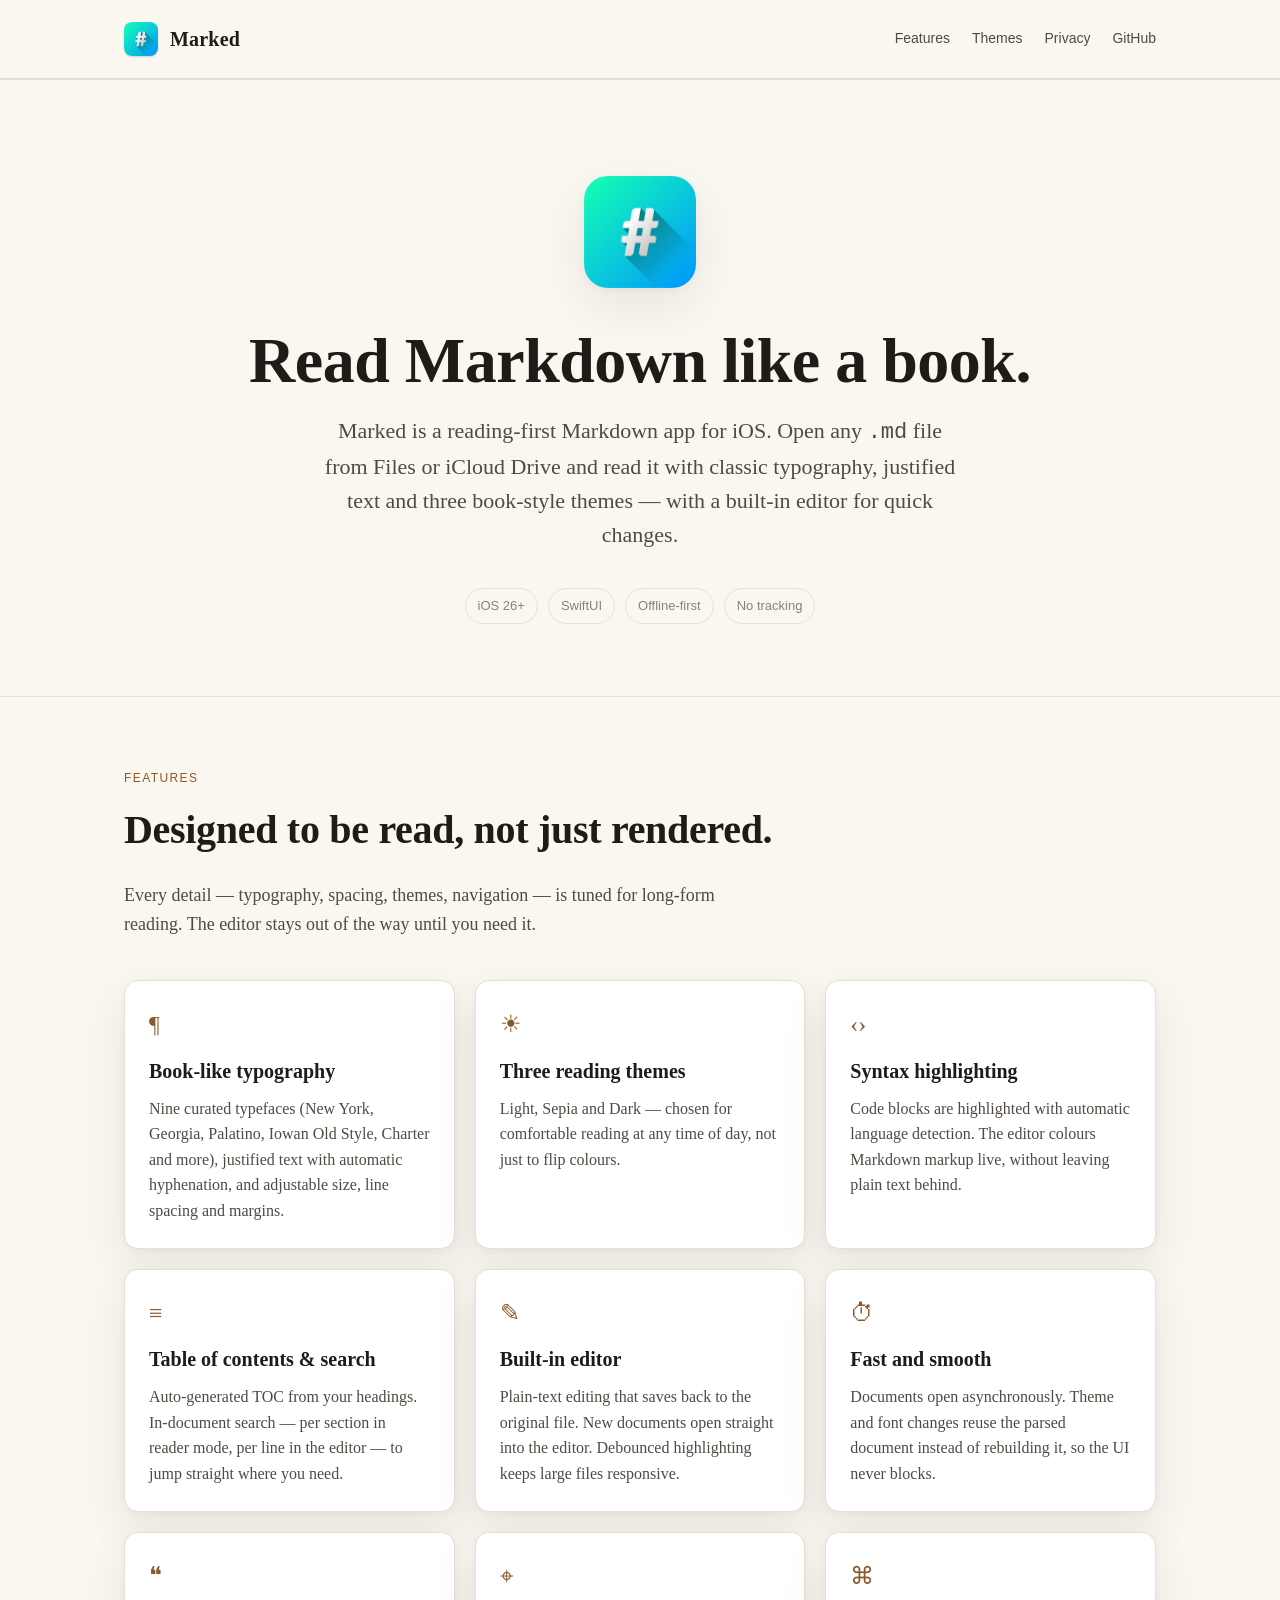
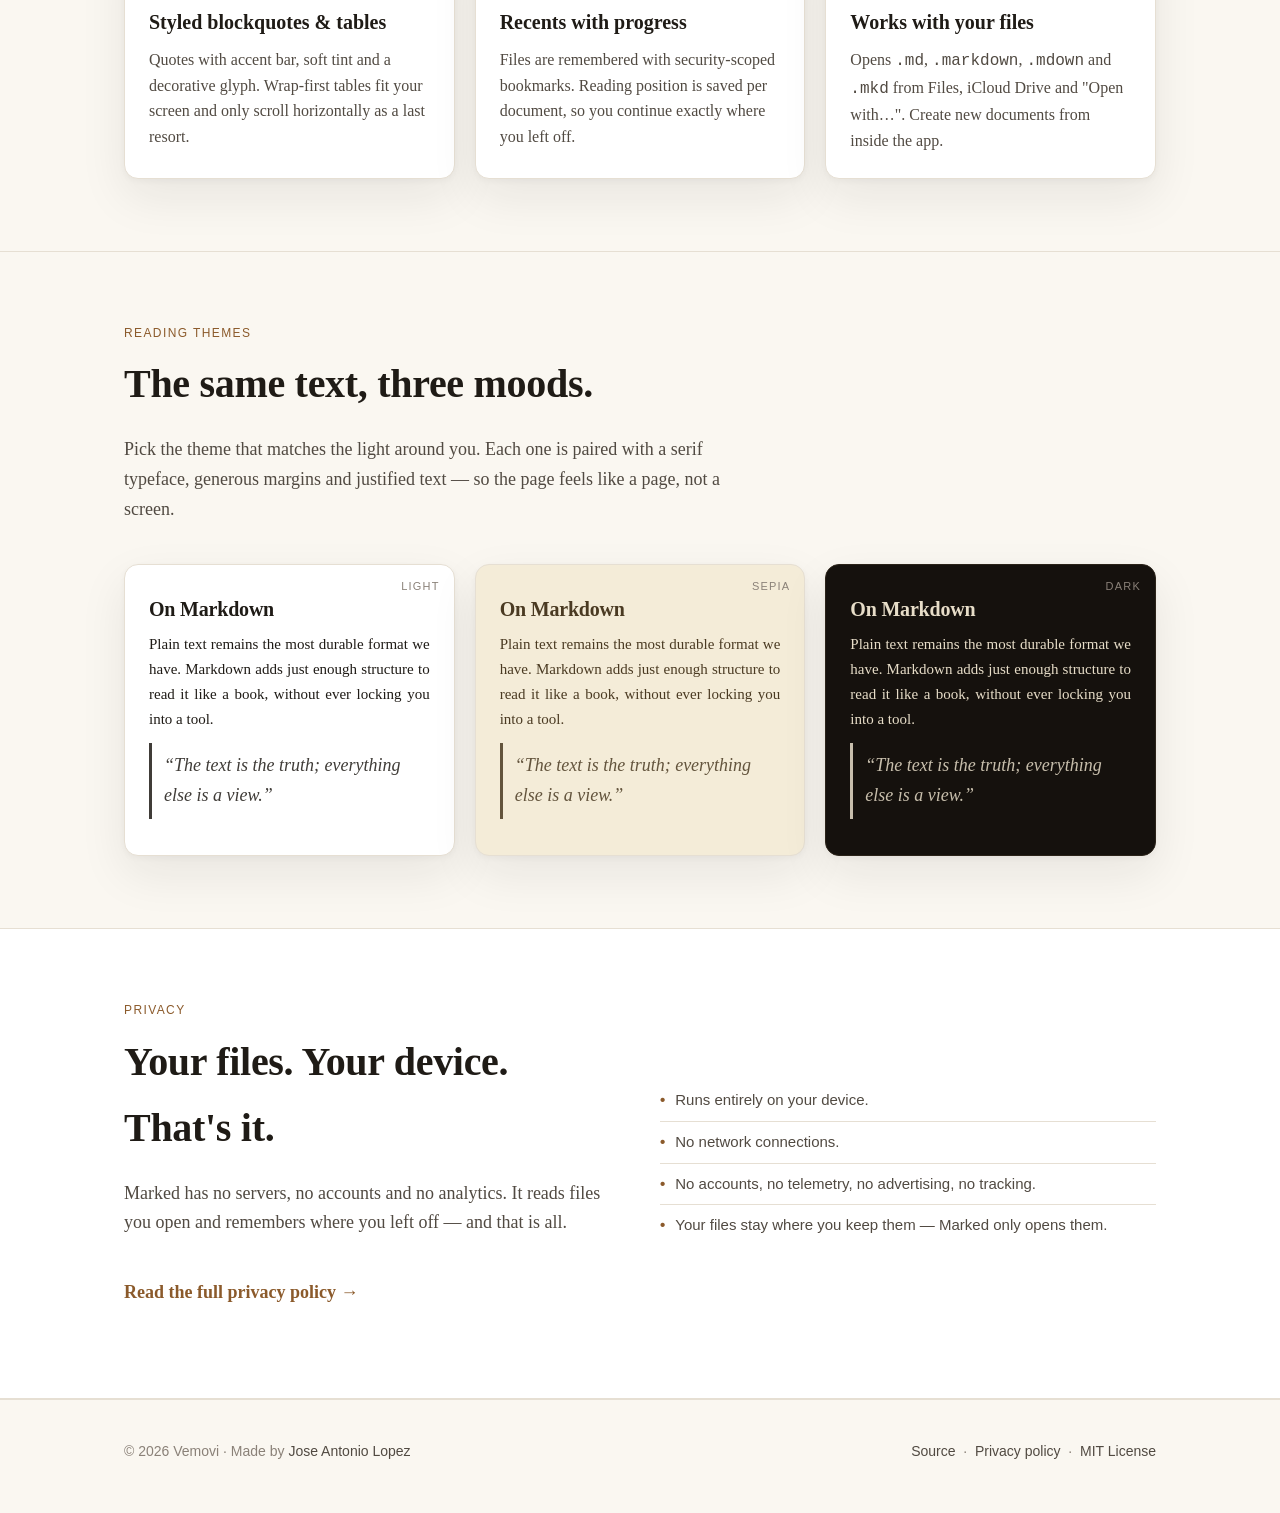
==== docs/index.html @ 9616c903 "Add Marked app source, marketing site, LICENSE and expanded README Initial drop of the SwiftUI Marke" ====
<!doctype html>
<html lang="en">
<head>
<meta charset="utf-8" />
<meta name="viewport" content="width=device-width, initial-scale=1" />
<title>Marked — A reading-first Markdown app for iOS</title>
<meta name="description" content="Marked is a SwiftUI Markdown reader and editor for iOS. Reading-first typography, three themes, syntax highlighting and full privacy. Open any .md file like a book." />
<meta name="theme-color" content="#faf7f1" media="(prefers-color-scheme: light)" />
<meta name="theme-color" content="#15110d" media="(prefers-color-scheme: dark)" />

<meta property="og:title" content="Marked — A reading-first Markdown app for iOS" />
<meta property="og:description" content="Open any .md file with the calm of a book. Reading themes, curated typography, syntax highlighting and full privacy." />
<meta property="og:type" content="website" />
<meta property="og:image" content="assets/icon.png" />
<meta name="twitter:card" content="summary_large_image" />

<link rel="icon" type="image/png" href="assets/icon.png" />
<link rel="apple-touch-icon" href="assets/icon.png" />
<link rel="stylesheet" href="styles.css" />
</head>
<body>

<header class="site">
    <div class="wrap site-inner">
        <a class="brand" href="#top">
            <img src="assets/icon.png" alt="Marked app icon" />
            <span>Marked</span>
        </a>
        <nav class="site-nav">
            <a href="#features">Features</a>
            <a href="#themes">Themes</a>
            <a href="#privacy">Privacy</a>
            <a href="https://github.com/jalopezsuarez/Marked">GitHub</a>
        </nav>
    </div>
</header>

<a id="top"></a>
<section class="hero">
    <div class="wrap">
        <img class="icon" src="assets/icon.png" alt="Marked" />
        <h1>Read Markdown like a book.</h1>
        <p class="lede">Marked is a reading-first Markdown app for iOS. Open any <code>.md</code> file from Files or iCloud Drive and read it with classic typography, justified text and three book-style themes — with a built-in editor for quick changes.</p>
        <div class="badges">
            <span>iOS 26+</span>
            <span>SwiftUI</span>
            <span>Offline-first</span>
            <span>No tracking</span>
        </div>
    </div>
</section>

<section id="features">
    <div class="wrap">
        <div class="kicker">Features</div>
        <h2>Designed to be read, not just rendered.</h2>
        <p class="intro">Every detail — typography, spacing, themes, navigation — is tuned for long-form reading. The editor stays out of the way until you need it.</p>

        <div class="features">
            <div class="feature">
                <span class="glyph">¶</span>
                <h3>Book-like typography</h3>
                <p>Nine curated typefaces (New York, Georgia, Palatino, Iowan Old Style, Charter and more), justified text with automatic hyphenation, and adjustable size, line spacing and margins.</p>
            </div>
            <div class="feature">
                <span class="glyph">☀︎</span>
                <h3>Three reading themes</h3>
                <p>Light, Sepia and Dark — chosen for comfortable reading at any time of day, not just to flip colours.</p>
            </div>
            <div class="feature">
                <span class="glyph">‹›</span>
                <h3>Syntax highlighting</h3>
                <p>Code blocks are highlighted with automatic language detection. The editor colours Markdown markup live, without leaving plain text behind.</p>
            </div>
            <div class="feature">
                <span class="glyph">≡</span>
                <h3>Table of contents &amp; search</h3>
                <p>Auto-generated TOC from your headings. In-document search — per section in reader mode, per line in the editor — to jump straight where you need.</p>
            </div>
            <div class="feature">
                <span class="glyph">✎</span>
                <h3>Built-in editor</h3>
                <p>Plain-text editing that saves back to the original file. New documents open straight into the editor. Debounced highlighting keeps large files responsive.</p>
            </div>
            <div class="feature">
                <span class="glyph">⏱</span>
                <h3>Fast and smooth</h3>
                <p>Documents open asynchronously. Theme and font changes reuse the parsed document instead of rebuilding it, so the UI never blocks.</p>
            </div>
            <div class="feature">
                <span class="glyph">❝</span>
                <h3>Styled blockquotes &amp; tables</h3>
                <p>Quotes with accent bar, soft tint and a decorative glyph. Wrap-first tables fit your screen and only scroll horizontally as a last resort.</p>
            </div>
            <div class="feature">
                <span class="glyph">⌖</span>
                <h3>Recents with progress</h3>
                <p>Files are remembered with security-scoped bookmarks. Reading position is saved per document, so you continue exactly where you left off.</p>
            </div>
            <div class="feature">
                <span class="glyph">⌘</span>
                <h3>Works with your files</h3>
                <p>Opens <code>.md</code>, <code>.markdown</code>, <code>.mdown</code> and <code>.mkd</code> from Files, iCloud Drive and "Open with…". Create new documents from inside the app.</p>
            </div>
        </div>
    </div>
</section>

<section id="themes">
    <div class="wrap">
        <div class="kicker">Reading themes</div>
        <h2>The same text, three moods.</h2>
        <p class="intro">Pick the theme that matches the light around you. Each one is paired with a serif typeface, generous margins and justified text — so the page feels like a page, not a screen.</p>

        <div class="themes">
            <article class="theme light">
                <span class="label">Light</span>
                <h4>On Markdown</h4>
                <p>Plain text remains the most durable format we have. Markdown adds just enough structure to read it like a book, without ever locking you into a tool.</p>
                <blockquote>“The text is the truth; everything else is a view.”</blockquote>
            </article>
            <article class="theme sepia">
                <span class="label">Sepia</span>
                <h4>On Markdown</h4>
                <p>Plain text remains the most durable format we have. Markdown adds just enough structure to read it like a book, without ever locking you into a tool.</p>
                <blockquote>“The text is the truth; everything else is a view.”</blockquote>
            </article>
            <article class="theme dark">
                <span class="label">Dark</span>
                <h4>On Markdown</h4>
                <p>Plain text remains the most durable format we have. Markdown adds just enough structure to read it like a book, without ever locking you into a tool.</p>
                <blockquote>“The text is the truth; everything else is a view.”</blockquote>
            </article>
        </div>
    </div>
</section>

<section id="privacy" class="privacy">
    <div class="wrap row">
        <div>
            <div class="kicker">Privacy</div>
            <h2>Your files. Your device. That's it.</h2>
            <p class="intro">Marked has no servers, no accounts and no analytics. It reads files you open and remembers where you left off — and that is all.</p>
            <p><a href="privacy.html"><strong>Read the full privacy policy →</strong></a></p>
        </div>
        <ul>
            <li>Runs entirely on your device.</li>
            <li>No network connections.</li>
            <li>No accounts, no telemetry, no advertising, no tracking.</li>
            <li>Your files stay where you keep them — Marked only opens them.</li>
        </ul>
    </div>
</section>

<footer class="site">
    <div class="wrap row">
        <div>© 2026 Vemovi · Made by <a href="https://github.com/jalopezsuarez">Jose Antonio Lopez</a></div>
        <div>
            <a href="https://github.com/jalopezsuarez/Marked">Source</a>
            &nbsp;·&nbsp;
            <a href="privacy.html">Privacy policy</a>
            &nbsp;·&nbsp;
            <a href="https://github.com/jalopezsuarez/Marked/blob/main/LICENSE">MIT License</a>
        </div>
    </div>
</footer>

</body>
</html>
---- docs/styles.css ----
:root {
    --bg: #faf7f1;
    --surface: #ffffff;
    --ink: #1f1b16;
    --ink-soft: #514a42;
    --ink-faint: #8a8178;
    --rule: #e6dfd3;
    --accent: #8b5a2b;
    --accent-soft: #c79a6a;
    --shadow: 0 18px 48px rgba(31, 27, 22, 0.08), 0 2px 6px rgba(31, 27, 22, 0.04);
    --radius: 14px;
    --max: 1080px;
    --serif: "New York", "Iowan Old Style", "Charter", Georgia, "Times New Roman", serif;
    --sans: -apple-system, BlinkMacSystemFont, "SF Pro Text", "Helvetica Neue", Arial, sans-serif;
}

@media (prefers-color-scheme: dark) {
    :root {
        --bg: #15110d;
        --surface: #1d1813;
        --ink: #f1eadf;
        --ink-soft: #c8bdac;
        --ink-faint: #8b8170;
        --rule: #2b2319;
        --accent: #d6a06a;
        --accent-soft: #b88450;
        --shadow: 0 18px 48px rgba(0, 0, 0, 0.55), 0 2px 6px rgba(0, 0, 0, 0.35);
    }
}

* { box-sizing: border-box; }

html { scroll-behavior: smooth; }

body {
    margin: 0;
    background: var(--bg);
    color: var(--ink);
    font-family: var(--serif);
    font-size: 18px;
    line-height: 1.65;
    -webkit-font-smoothing: antialiased;
    text-rendering: optimizeLegibility;
}

.wrap {
    width: 100%;
    max-width: var(--max);
    margin: 0 auto;
    padding: 0 24px;
}

a { color: var(--accent); text-decoration: none; }
a:hover { text-decoration: underline; }

/* ---------- Header ---------- */
header.site {
    padding: 22px 0;
    border-bottom: 1px solid var(--rule);
    position: sticky;
    top: 0;
    background: color-mix(in srgb, var(--bg) 88%, transparent);
    backdrop-filter: saturate(180%) blur(14px);
    -webkit-backdrop-filter: saturate(180%) blur(14px);
    z-index: 10;
}

.site-inner {
    display: flex;
    align-items: center;
    justify-content: space-between;
    gap: 16px;
}

.brand {
    display: flex;
    align-items: center;
    gap: 12px;
    font-family: var(--serif);
    font-size: 20px;
    font-weight: 600;
    letter-spacing: 0.2px;
    color: var(--ink);
}

.brand img {
    width: 34px;
    height: 34px;
    border-radius: 8px;
    box-shadow: 0 1px 2px rgba(0,0,0,0.15);
}

nav.site-nav {
    display: flex;
    gap: 22px;
    font-family: var(--sans);
    font-size: 14px;
}

nav.site-nav a {
    color: var(--ink-soft);
    text-decoration: none;
}

nav.site-nav a:hover { color: var(--ink); }

@media (max-width: 640px) {
    nav.site-nav { display: none; }
}

/* ---------- Hero ---------- */
.hero {
    padding: 96px 0 72px;
    text-align: center;
}

.hero img.icon {
    width: 112px;
    height: 112px;
    border-radius: 24px;
    box-shadow: var(--shadow);
    margin-bottom: 28px;
}

.hero h1 {
    margin: 0;
    font-family: var(--serif);
    font-weight: 600;
    font-size: clamp(40px, 6vw, 64px);
    line-height: 1.1;
    letter-spacing: -0.5px;
}

.hero .lede {
    margin: 18px auto 0;
    max-width: 640px;
    font-size: clamp(18px, 2.2vw, 22px);
    color: var(--ink-soft);
    line-height: 1.55;
}

.hero .badges {
    margin-top: 36px;
    display: flex;
    justify-content: center;
    gap: 10px;
    flex-wrap: wrap;
    font-family: var(--sans);
    font-size: 13px;
    color: var(--ink-faint);
}

.hero .badges span {
    padding: 6px 12px;
    border: 1px solid var(--rule);
    border-radius: 999px;
}

/* ---------- Section ---------- */
section {
    padding: 72px 0;
    border-top: 1px solid var(--rule);
}

section h2 {
    margin: 0 0 12px;
    font-family: var(--serif);
    font-weight: 600;
    font-size: clamp(28px, 4vw, 40px);
    letter-spacing: -0.3px;
}

section .kicker {
    font-family: var(--sans);
    text-transform: uppercase;
    letter-spacing: 1.4px;
    font-size: 12px;
    color: var(--accent);
    margin-bottom: 8px;
}

section .intro {
    color: var(--ink-soft);
    max-width: 640px;
    margin-bottom: 40px;
}

/* ---------- Feature grid ---------- */
.features {
    display: grid;
    grid-template-columns: repeat(3, 1fr);
    gap: 20px;
}

@media (max-width: 900px) { .features { grid-template-columns: repeat(2, 1fr); } }
@media (max-width: 560px) { .features { grid-template-columns: 1fr; } }

.feature {
    background: var(--surface);
    border: 1px solid var(--rule);
    border-radius: var(--radius);
    padding: 24px;
    box-shadow: var(--shadow);
}

.feature h3 {
    margin: 0 0 8px;
    font-family: var(--serif);
    font-size: 20px;
    font-weight: 600;
}

.feature p {
    margin: 0;
    color: var(--ink-soft);
    font-size: 16px;
    line-height: 1.6;
}

.feature .glyph {
    font-family: var(--serif);
    font-size: 24px;
    color: var(--accent);
    margin-bottom: 10px;
    display: inline-block;
}

/* ---------- Themes preview ---------- */
.themes {
    display: grid;
    grid-template-columns: repeat(3, 1fr);
    gap: 20px;
}

@media (max-width: 900px) { .themes { grid-template-columns: 1fr; } }

.theme {
    border-radius: var(--radius);
    padding: 28px 24px 24px;
    border: 1px solid var(--rule);
    box-shadow: var(--shadow);
    font-family: "New York", "Iowan Old Style", Charter, Georgia, serif;
    line-height: 1.65;
    overflow: hidden;
    position: relative;
}

.theme .label {
    position: absolute;
    top: 12px;
    right: 14px;
    font-family: var(--sans);
    font-size: 11px;
    text-transform: uppercase;
    letter-spacing: 1.2px;
    color: var(--ink-faint);
}

.theme h4 {
    margin: 0 0 6px;
    font-family: inherit;
    font-weight: 600;
    font-size: 20px;
    letter-spacing: -0.2px;
}

.theme p {
    margin: 0 0 10px;
    font-size: 15px;
    text-align: justify;
    hyphens: auto;
}

.theme blockquote {
    margin: 12px 0;
    padding: 8px 12px;
    border-left: 3px solid currentColor;
    font-style: italic;
    opacity: 0.85;
}

.theme.light  { background: #ffffff; color: #1f1b16; }
.theme.sepia  { background: #f4ecd8; color: #4a3a22; }
.theme.dark   { background: #15110d; color: #e7ddc8; border-color: #2b2319; }

/* ---------- Privacy strip ---------- */
.privacy {
    background: var(--surface);
    border-top: 1px solid var(--rule);
    border-bottom: 1px solid var(--rule);
}

.privacy .row {
    display: grid;
    grid-template-columns: 1fr 1fr;
    gap: 40px;
    align-items: center;
}

@media (max-width: 760px) { .privacy .row { grid-template-columns: 1fr; } }

.privacy ul {
    margin: 0;
    padding: 0;
    list-style: none;
    font-family: var(--sans);
    font-size: 15px;
    color: var(--ink-soft);
}

.privacy ul li {
    padding: 8px 0;
    border-bottom: 1px solid var(--rule);
}

.privacy ul li:last-child { border-bottom: none; }

.privacy ul li::before {
    content: "•";
    color: var(--accent);
    font-weight: 700;
    margin-right: 10px;
}

/* ---------- Footer ---------- */
footer.site {
    padding: 40px 0 56px;
    border-top: 1px solid var(--rule);
    font-family: var(--sans);
    font-size: 14px;
    color: var(--ink-faint);
}

footer.site .row {
    display: flex;
    justify-content: space-between;
    flex-wrap: wrap;
    gap: 16px;
}

footer.site a { color: var(--ink-soft); }
footer.site a:hover { color: var(--ink); }
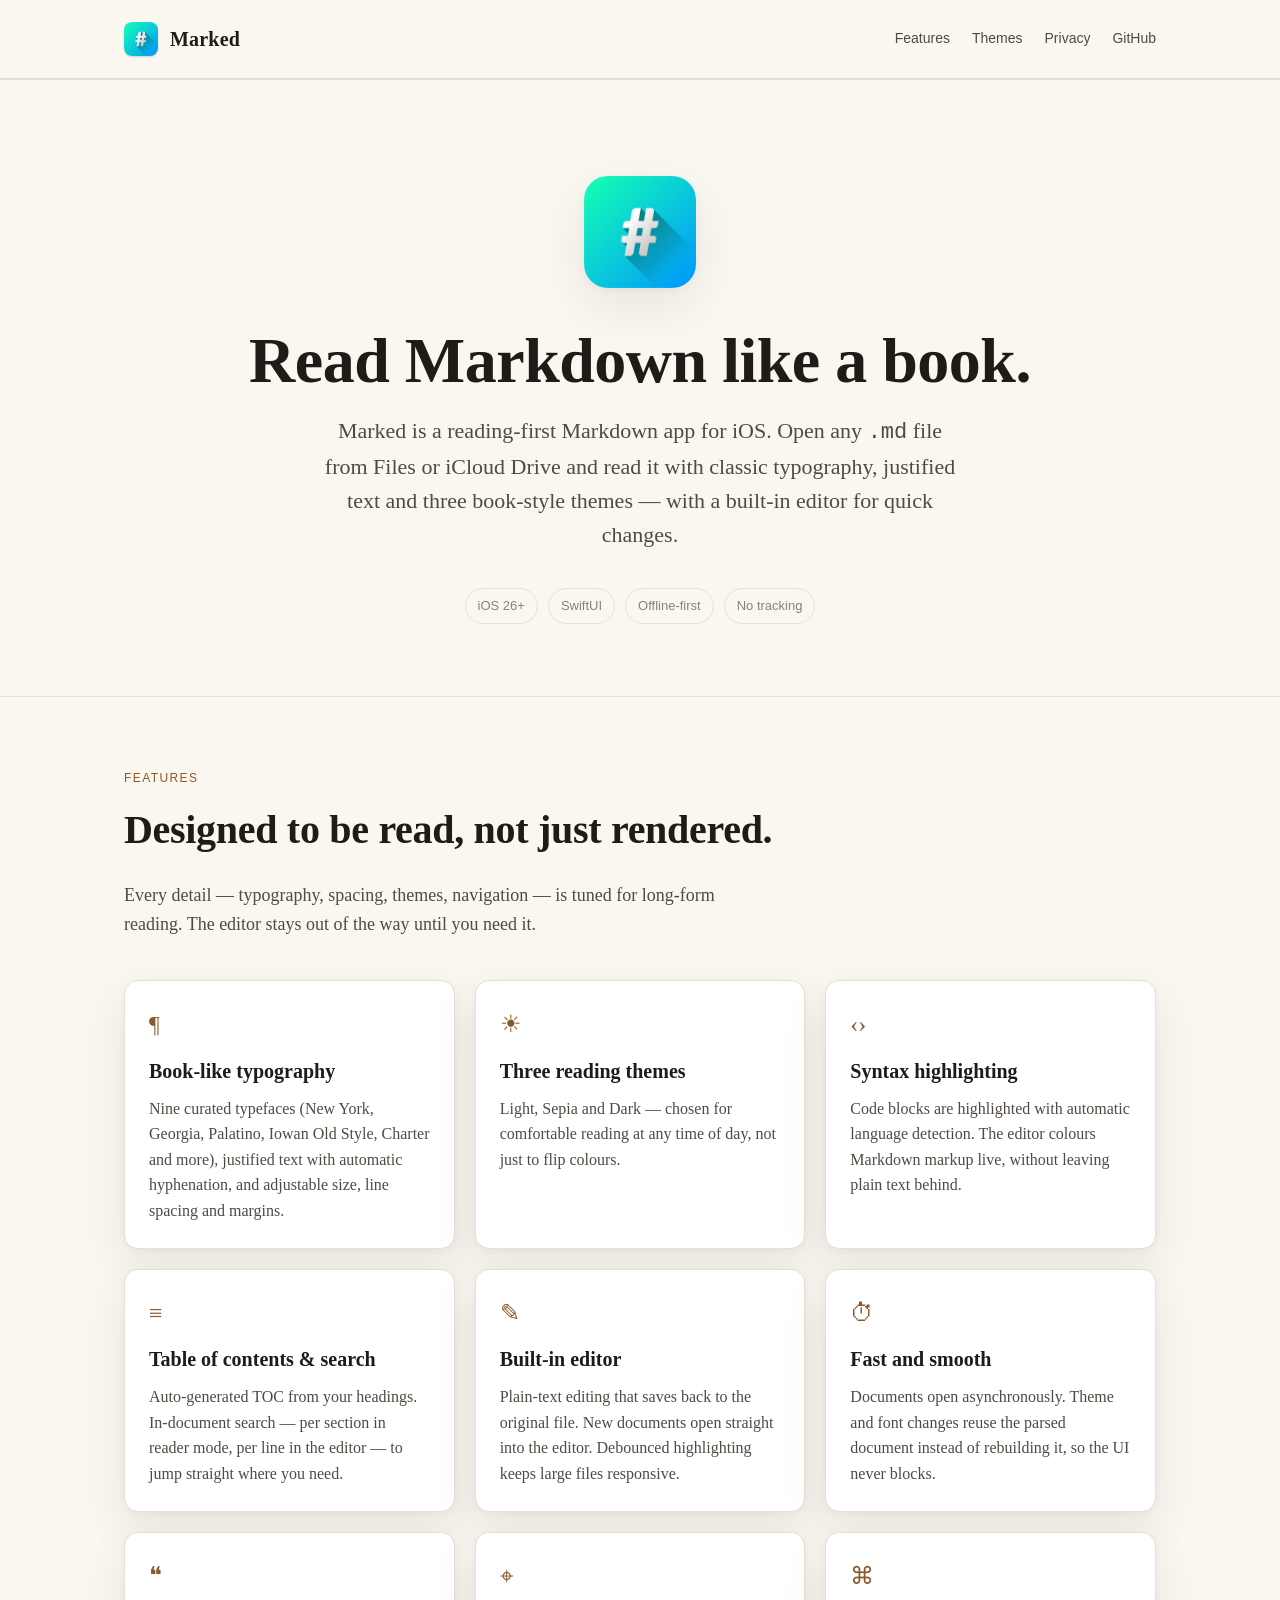
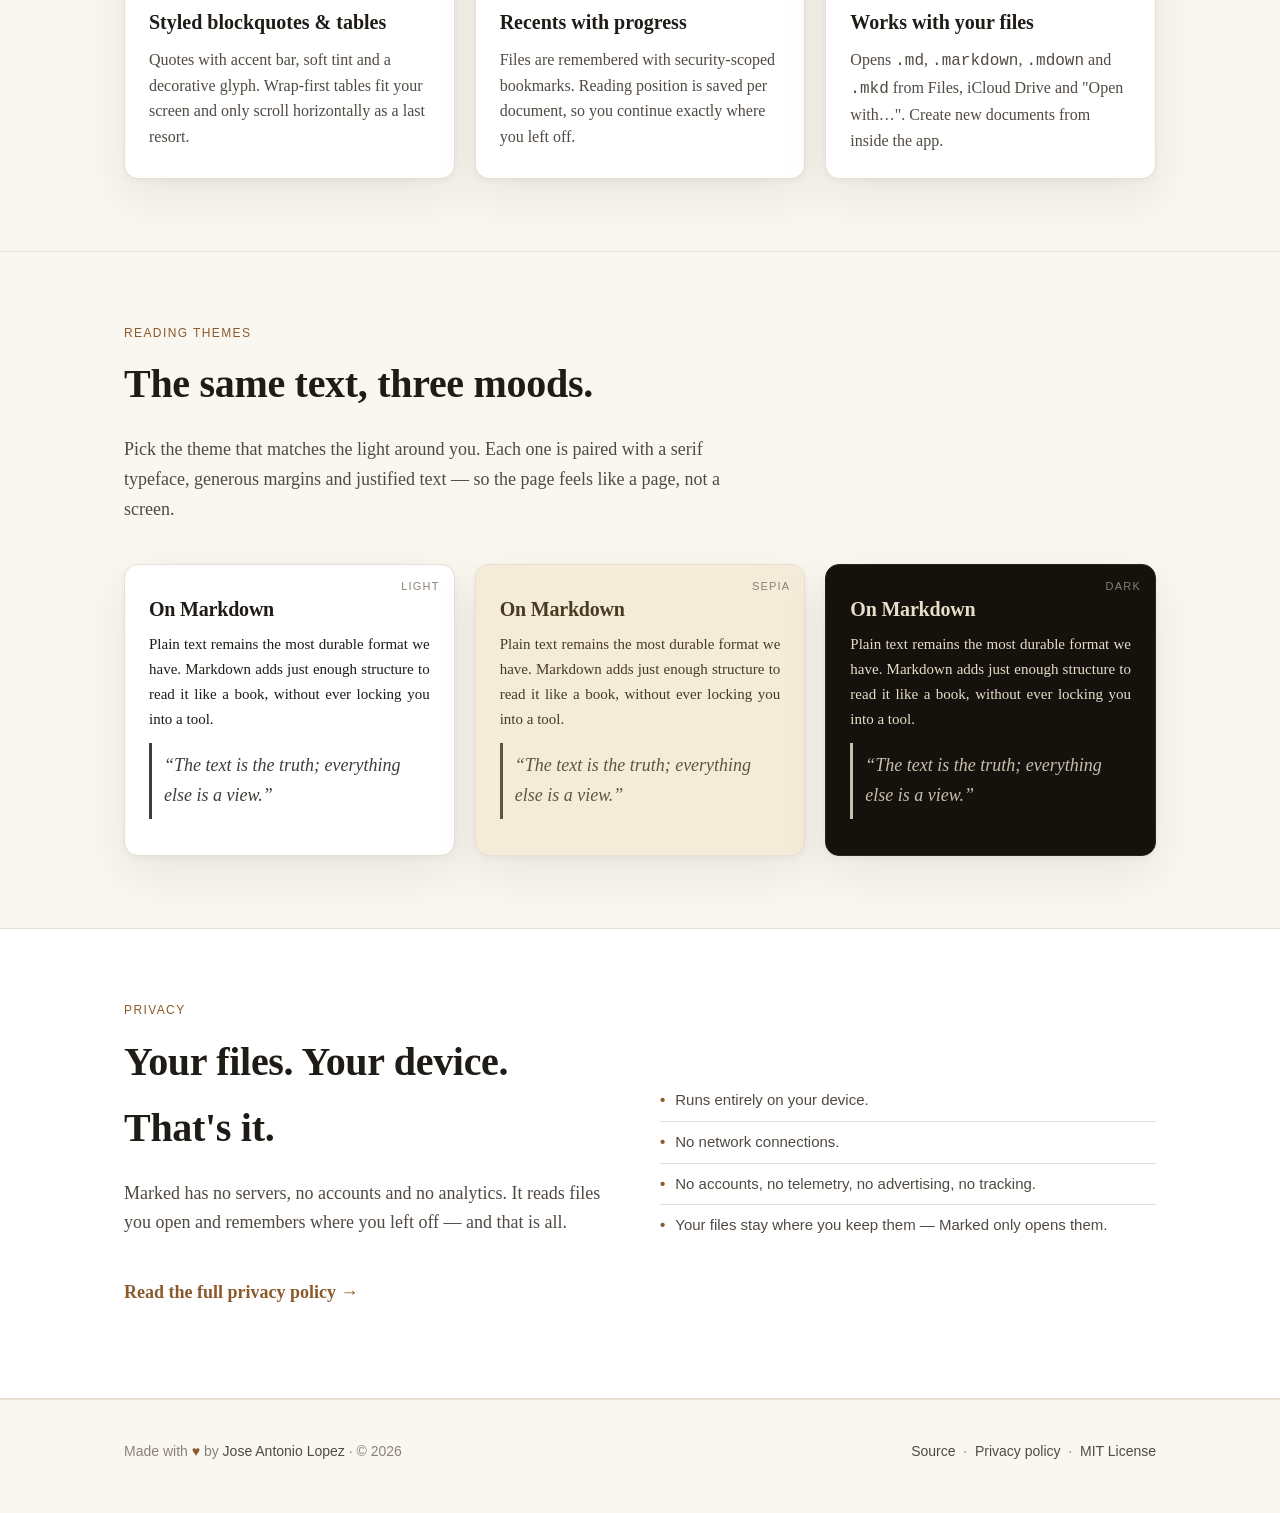
==== commit 4ae07389: "Switch public attribution to Jose Antonio Lopez and add footer signature - LICENSE, README and site " ====
--- a/docs/index.html
+++ b/docs/index.html
@@ -154,7 +154,7 @@
 
 <footer class="site">
     <div class="wrap row">
-        <div>© 2026 Vemovi · Made by <a href="https://github.com/jalopezsuarez">Jose Antonio Lopez</a></div>
+        <div>Made with <span class="heart">&#9829;</span> by <a href="https://github.com/jalopezsuarez">Jose Antonio Lopez</a> · © 2026</div>
         <div>
             <a href="https://github.com/jalopezsuarez/Marked">Source</a>
             &nbsp;·&nbsp;
--- a/docs/styles.css
+++ b/docs/styles.css
@@ -340,3 +340,8 @@
 
 footer.site a { color: var(--ink-soft); }
 footer.site a:hover { color: var(--ink); }
+
+footer.site .heart {
+    color: var(--accent);
+    font-style: normal;
+}
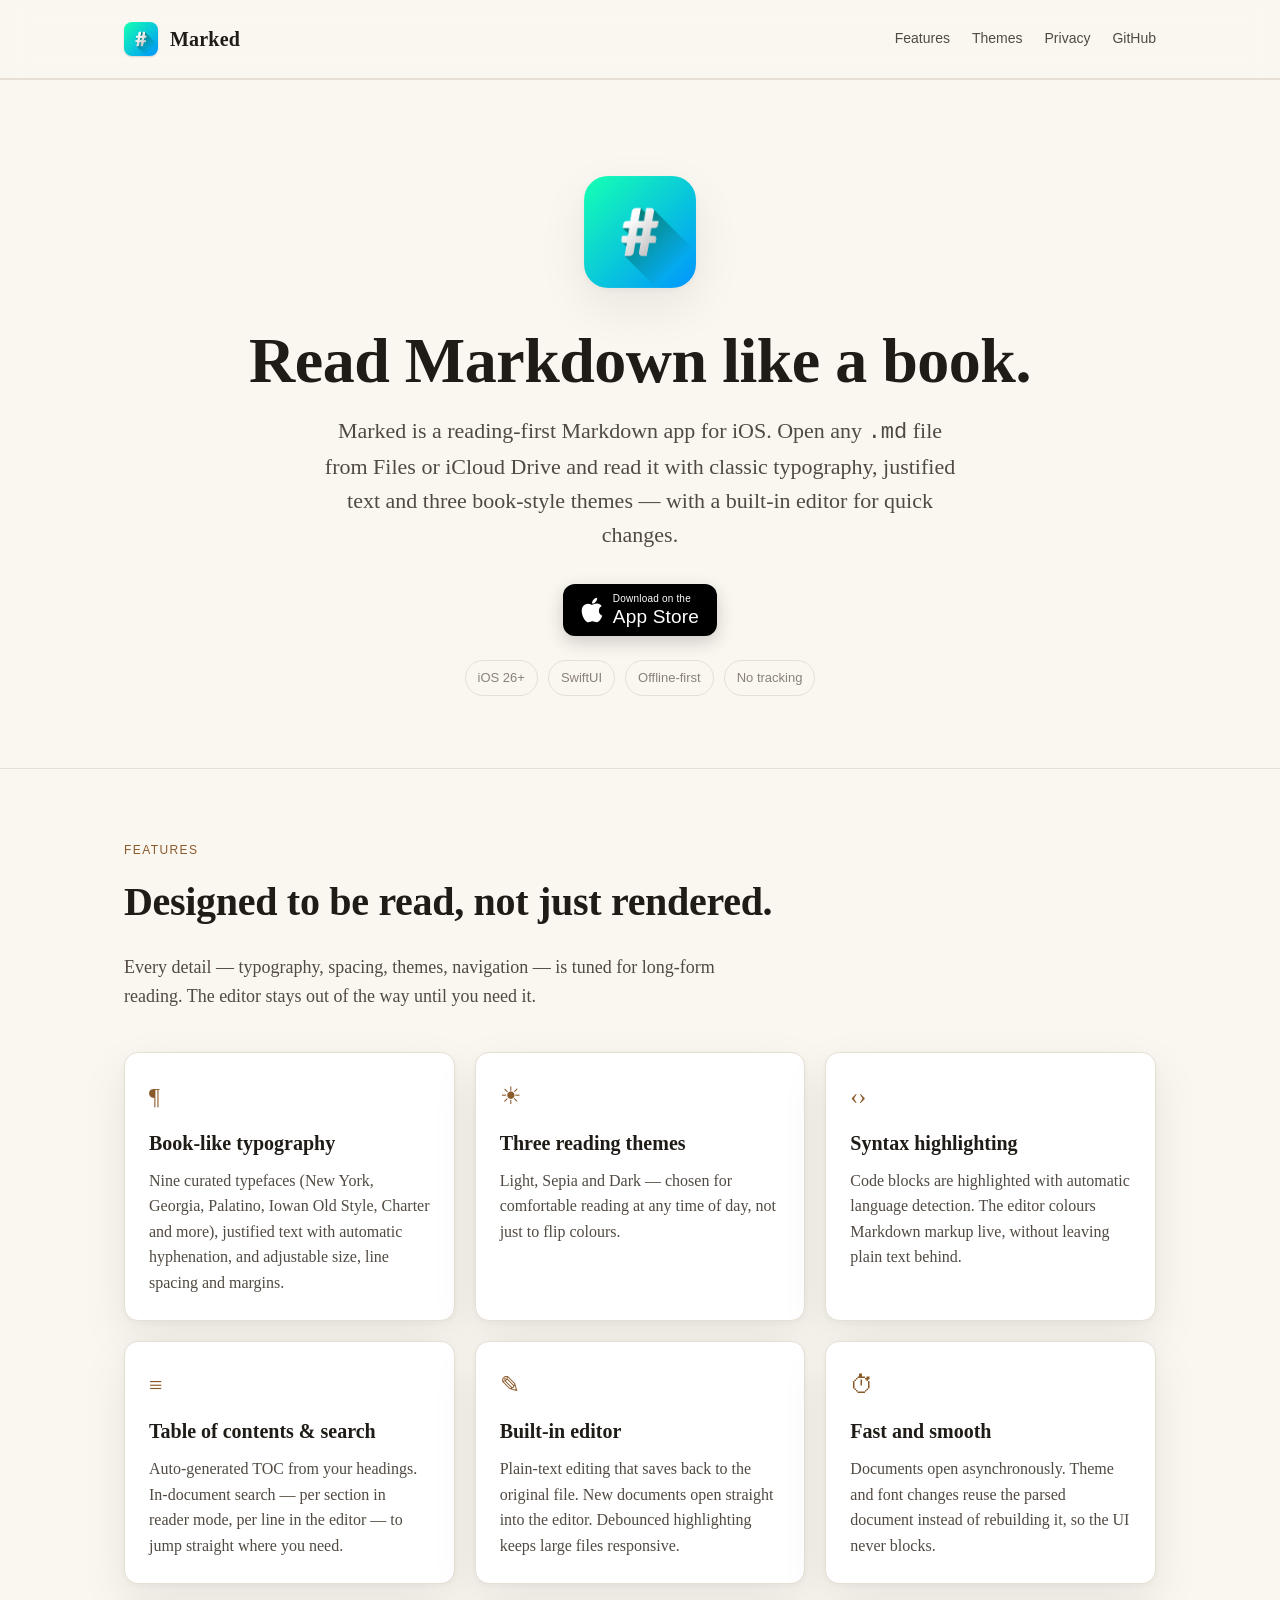
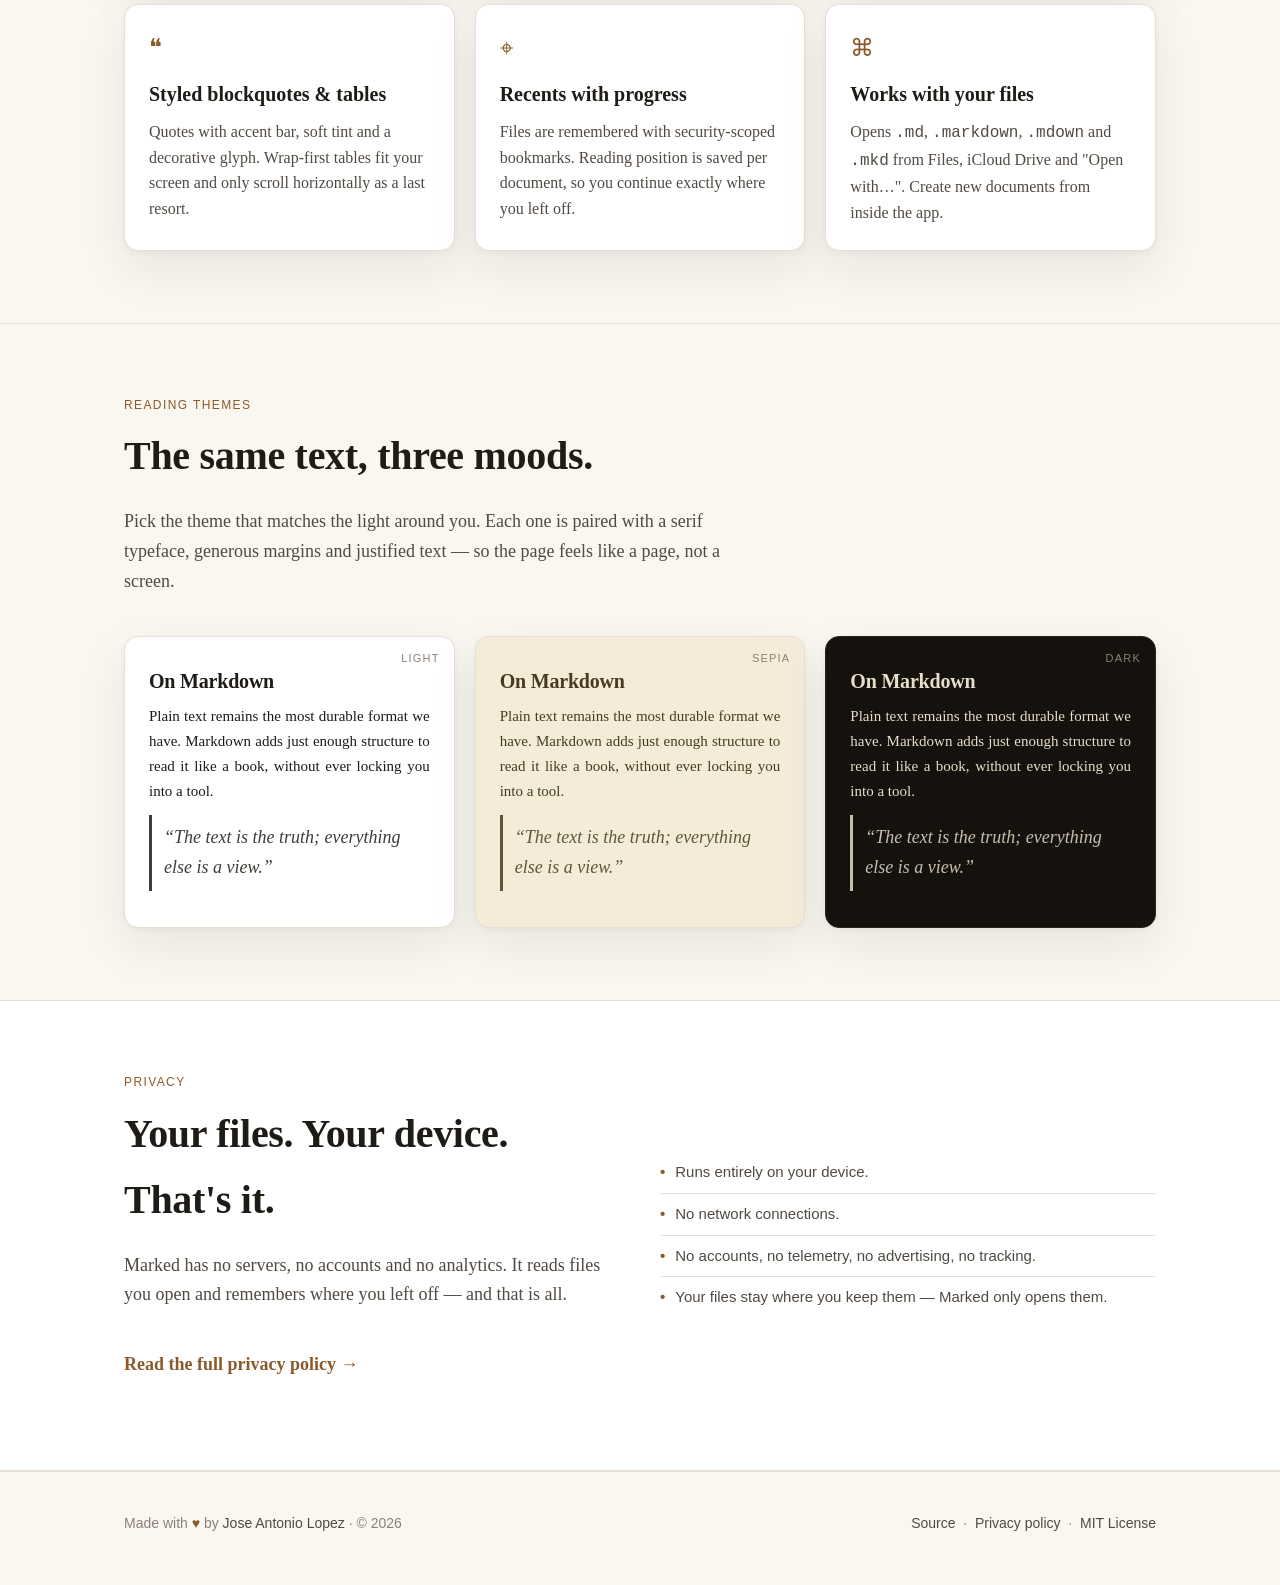
==== commit a6a1d85b: "Promote Marked on App Store: hero badge and Smart App Banner - Hero CTA: inline-SVG "Download on the" ====
--- a/docs/index.html
+++ b/docs/index.html
@@ -7,6 +7,10 @@
 <meta name="description" content="Marked is a SwiftUI Markdown reader and editor for iOS. Reading-first typography, three themes, syntax highlighting and full privacy. Open any .md file like a book." />
 <meta name="theme-color" content="#faf7f1" media="(prefers-color-scheme: light)" />
 <meta name="theme-color" content="#15110d" media="(prefers-color-scheme: dark)" />
+
+<!-- iOS Safari Smart App Banner. Enable once Apple assigns the numeric app ID:
+     <meta name="apple-itunes-app" content="app-id=ACTUAL_APP_STORE_ID"> -->
+<meta name="apple-itunes-app" content="app-id=0000000000" />
 
 <meta property="og:title" content="Marked — A reading-first Markdown app for iOS" />
 <meta property="og:description" content="Open any .md file with the calm of a book. Reading themes, curated typography, syntax highlighting and full privacy." />
@@ -41,6 +45,18 @@
         <img class="icon" src="assets/icon.png" alt="Marked" />
         <h1>Read Markdown like a book.</h1>
         <p class="lede">Marked is a reading-first Markdown app for iOS. Open any <code>.md</code> file from Files or iCloud Drive and read it with classic typography, justified text and three book-style themes — with a built-in editor for quick changes.</p>
+        <div class="cta">
+            <!-- TODO: replace idTBD with the real numeric App Store ID once approved. -->
+            <a class="app-store-badge" href="https://apps.apple.com/app/idTBD" aria-label="Download Marked on the App Store">
+                <svg class="app-store-badge__logo" viewBox="0 0 384 512" xmlns="http://www.w3.org/2000/svg" aria-hidden="true" focusable="false">
+                    <path fill="currentColor" d="M318.7 268.7c-.2-36.7 16.4-64.4 50-84.8-18.8-26.9-47.2-41.7-84.7-44.6-35.5-2.8-74.3 20.7-88.5 20.7-15 0-49.4-19.7-76.4-19.7C63.3 141.2 4 184.8 4 273.5q0 39.3 14.4 81.2c12.8 36.7 59 126.7 107.2 125.2 25.2-.6 43-17.9 75.8-17.9 31.8 0 48.3 17.9 76.4 17.9 48.6-.7 90.4-82.5 102.6-119.3-65.2-30.7-61.7-90-61.7-91.9zm-56.6-164.2c27.3-32.4 24.8-61.9 24-72.5-24.1 1.4-52 16.4-67.9 34.9-17.5 19.8-27.8 44.3-25.6 71.9 26.1 2 49.9-11.4 69.5-34.3z"/>
+                </svg>
+                <span class="app-store-badge__text">
+                    <span class="app-store-badge__sup">Download on the</span>
+                    <span class="app-store-badge__name">App Store</span>
+                </span>
+            </a>
+        </div>
         <div class="badges">
             <span>iOS 26+</span>
             <span>SwiftUI</span>
--- a/docs/styles.css
+++ b/docs/styles.css
@@ -139,8 +139,58 @@
     line-height: 1.55;
 }
 
+.hero .cta {
+    margin-top: 32px;
+    display: flex;
+    justify-content: center;
+}
+
+.app-store-badge {
+    display: inline-flex;
+    align-items: center;
+    gap: 10px;
+    padding: 10px 18px;
+    background: #000;
+    color: #fff;
+    border-radius: 12px;
+    text-decoration: none;
+    font-family: var(--sans);
+    line-height: 1;
+    transition: transform 0.18s ease, box-shadow 0.18s ease;
+    box-shadow: 0 6px 18px rgba(0, 0, 0, 0.18);
+}
+
+.app-store-badge:hover {
+    transform: translateY(-1px);
+    box-shadow: 0 10px 24px rgba(0, 0, 0, 0.22);
+}
+
+.app-store-badge__logo {
+    width: 22px;
+    height: 28px;
+    flex: none;
+}
+
+.app-store-badge__text {
+    display: flex;
+    flex-direction: column;
+    align-items: flex-start;
+}
+
+.app-store-badge__sup {
+    font-size: 10px;
+    letter-spacing: 0.2px;
+}
+
+.app-store-badge__name {
+    font-size: 19px;
+    font-weight: 500;
+    letter-spacing: 0.2px;
+    margin-top: 3px;
+}
+
 .hero .badges {
-    margin-top: 36px;
+    margin-top: 24px;
     display: flex;
     justify-content: center;
     gap: 10px;
